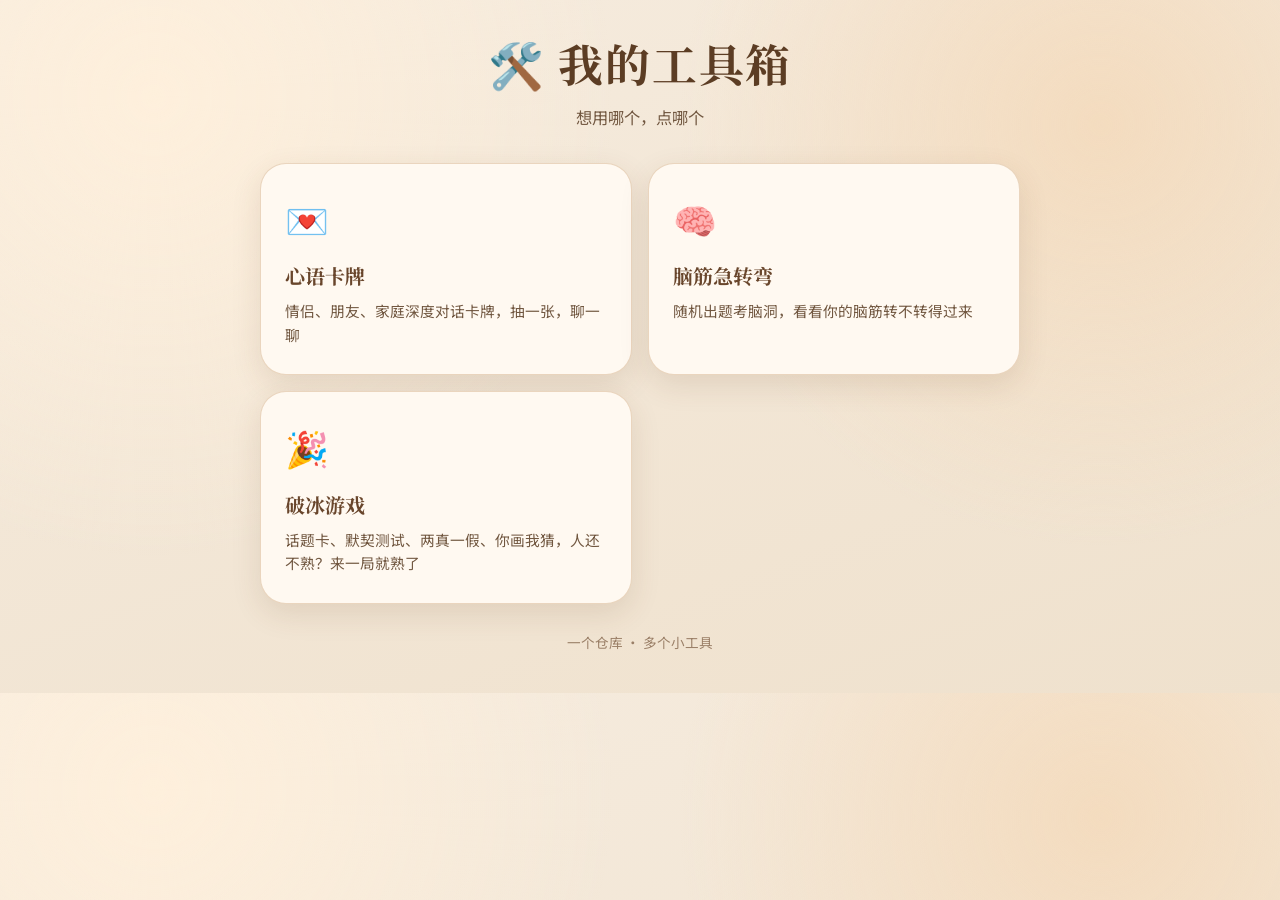
==== index.html @ e8f5bb6d "破冰游戏新增「你画我猜」模式：抽词遮住防偷看，分难度（物品/动作/成语）" ====
<!DOCTYPE html>
<html lang="zh-CN">
<head>
    <meta charset="UTF-8">
    <meta name="viewport" content="width=device-width, initial-scale=1.0">
    <meta name="theme-color" content="#c27a3a">
    <title>我的工具箱</title>
    <link rel="preconnect" href="https://fonts.googleapis.com">
    <link rel="preconnect" href="https://fonts.gstatic.com" crossorigin>
    <link href="https://fonts.googleapis.com/css2?family=Noto+Sans+SC:wght@400;500;600;700&family=Noto+Serif+SC:wght@500;600;700&display=swap" rel="stylesheet">
    <style>
        :root {
            --bg-main: #f6ecdf;
            --bg-secondary: #efe1cd;
            --paper: #fff9f1;
            --text-primary: #3d2c1f;
            --text-secondary: #715740;
            --text-muted: #9a7f67;
            --accent: #c27a3a;
            --accent-strong: #a86428;
            --line: #e4ccb0;
            --shadow-soft: 0 10px 30px rgba(95, 60, 25, 0.12);
            --radius-xl: 26px;
            --radius-lg: 18px;
        }
        :root[data-theme='dark'] {
            --bg-main: #1f1b17;
            --bg-secondary: #2b241e;
            --paper: #2f2821;
            --text-primary: #f5e9d9;
            --text-secondary: #e3ccb2;
            --text-muted: #c1a88d;
            --accent: #d69a5c;
            --accent-strong: #ba7e40;
            --line: #5a4a3a;
            --shadow-soft: 0 12px 30px rgba(0, 0, 0, 0.3);
        }

        * { margin: 0; padding: 0; box-sizing: border-box; }

        body {
            font-family: 'Noto Sans SC', 'Microsoft YaHei', sans-serif;
            color: var(--text-primary);
            background:
                radial-gradient(circle at 12% 14%, rgba(255, 240, 220, 0.9) 0%, rgba(255, 240, 220, 0) 36%),
                radial-gradient(circle at 86% 18%, rgba(244, 216, 183, 0.75) 0%, rgba(244, 216, 183, 0) 34%),
                linear-gradient(160deg, var(--bg-main) 0%, var(--bg-secondary) 100%);
            display: flex;
            justify-content: center;
            padding: 28px 18px calc(40px + env(safe-area-inset-bottom));
            line-height: 1.55;
            -webkit-tap-highlight-color: transparent;
            transition: background 0.26s ease, color 0.2s ease;
        }

        .container { width: 100%; max-width: 760px; }

        header { text-align: center; margin-bottom: 32px; animation: rise-in 0.5s ease-out both; }

        header h1 {
            font-family: 'Noto Serif SC', 'Songti SC', serif;
            font-size: clamp(2rem, 4.3vw, 2.8rem);
            letter-spacing: 0.04em;
            color: #5c3d24;
            margin-bottom: 8px;
        }

        header p { color: var(--text-secondary); font-size: 1.02rem; }

        .tool-grid { display: grid; grid-template-columns: 1fr 1fr; gap: 16px; }

        .tool-card {
            display: block;
            background: var(--paper);
            border: 1px solid rgba(228, 204, 176, 0.78);
            box-shadow: var(--shadow-soft);
            border-radius: var(--radius-xl);
            padding: 28px 24px;
            text-decoration: none;
            color: inherit;
            transition: transform 0.2s cubic-bezier(0.2, 0.8, 0.2, 1), box-shadow 0.2s ease, border-color 0.2s ease;
            animation: rise-in 0.6s ease-out both;
        }
        .tool-card:nth-child(2) { animation-delay: 0.1s; }
        .tool-card:hover {
            transform: translateY(-3px);
            box-shadow: 0 16px 34px rgba(95, 60, 25, 0.16);
            border-color: var(--accent-soft, #e7c6a2);
        }
        .tool-card:focus-visible { outline: 2px solid #b96a2b; outline-offset: 2px; }

        .tool-card .icon { font-size: 2.2rem; margin-bottom: 14px; }
        .tool-card h2 {
            font-family: 'Noto Serif SC', 'Songti SC', serif;
            color: #69462c;
            font-size: 1.25rem;
            margin-bottom: 8px;
        }
        .tool-card p { font-size: 0.92rem; color: var(--text-secondary); line-height: 1.6; }

        .footer-note {
            text-align: center;
            color: var(--text-muted);
            font-size: 0.85rem;
            margin-top: 28px;
            animation: rise-in 0.7s ease-out both;
        }

        @keyframes rise-in {
            from { opacity: 0; transform: translateY(14px); }
            to { opacity: 1; transform: translateY(0); }
        }

        @media (max-width: 600px) {
            body { padding: 16px 12px calc(26px + env(safe-area-inset-bottom)); }
            header { margin-bottom: 24px; }
            .tool-grid { grid-template-columns: 1fr; }
            .tool-card { padding: 24px 20px; }
        }

        @media (prefers-reduced-motion: reduce) {
            *, *::before, *::after { animation: none !important; transition: none !important; }
        }

        :root[data-theme='dark'] header h1 { color: #f7e8d5; }
        :root[data-theme='dark'] .tool-card h2 { color: #ecd2b5; }
    </style>
</head>
<body>
    <div class="container">
        <header>
            <h1>🛠️ 我的工具箱</h1>
            <p>想用哪个，点哪个</p>
        </header>
        <div class="tool-grid">
            <a class="tool-card" href="./heart-talk/">
                <div class="icon">💌</div>
                <h2>心语卡牌</h2>
                <p>情侣、朋友、家庭深度对话卡牌，抽一张，聊一聊</p>
            </a>
            <a class="tool-card" href="./brain-teaser/">
                <div class="icon">🧠</div>
                <h2>脑筋急转弯</h2>
                <p>随机出题考脑洞，看看你的脑筋转不转得过来</p>
            </a>
            <a class="tool-card" href="./icebreaker/">
                <div class="icon">🎉</div>
                <h2>破冰游戏</h2>
                <p>话题卡、默契测试、两真一假、你画我猜，人还不熟？来一局就熟了</p>
            </a>
        </div>
        <div class="footer-note">一个仓库 · 多个小工具</div>
    </div>
    <script>
        // 夜间护眼模式（与各工具一致）
        (function () {
            const saved = (function () { try { return localStorage.getItem('brain-teaser-theme') || localStorage.getItem('theme'); } catch (e) { return null; } })();
            const prefersDark = window.matchMedia && window.matchMedia('(prefers-color-scheme: dark)').matches;
            document.documentElement.setAttribute('data-theme', saved || (prefersDark ? 'dark' : 'light'));
        })();
    </script>
</body>
</html>
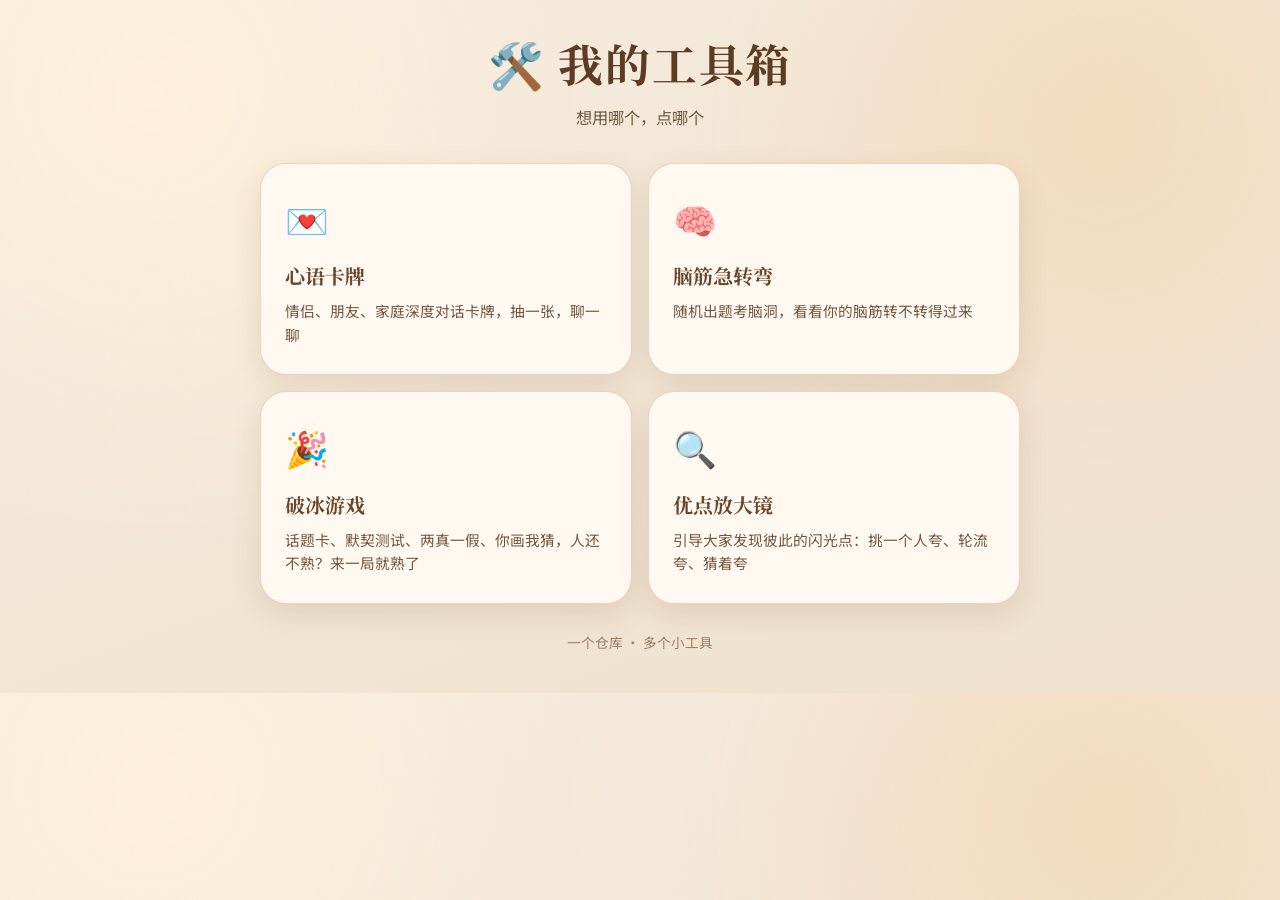
==== commit bcd57502: "新增优点放大镜工具：群体夸夸引导提示（挑一个人夸/轮流夸/猜着夸）" ====
--- a/index.html
+++ b/index.html
@@ -148,6 +148,11 @@
                 <h2>破冰游戏</h2>
                 <p>话题卡、默契测试、两真一假、你画我猜，人还不熟？来一局就熟了</p>
             </a>
+            <a class="tool-card" href="./praise/">
+                <div class="icon">🔍</div>
+                <h2>优点放大镜</h2>
+                <p>引导大家发现彼此的闪光点：挑一个人夸、轮流夸、猜着夸</p>
+            </a>
         </div>
         <div class="footer-note">一个仓库 · 多个小工具</div>
     </div>
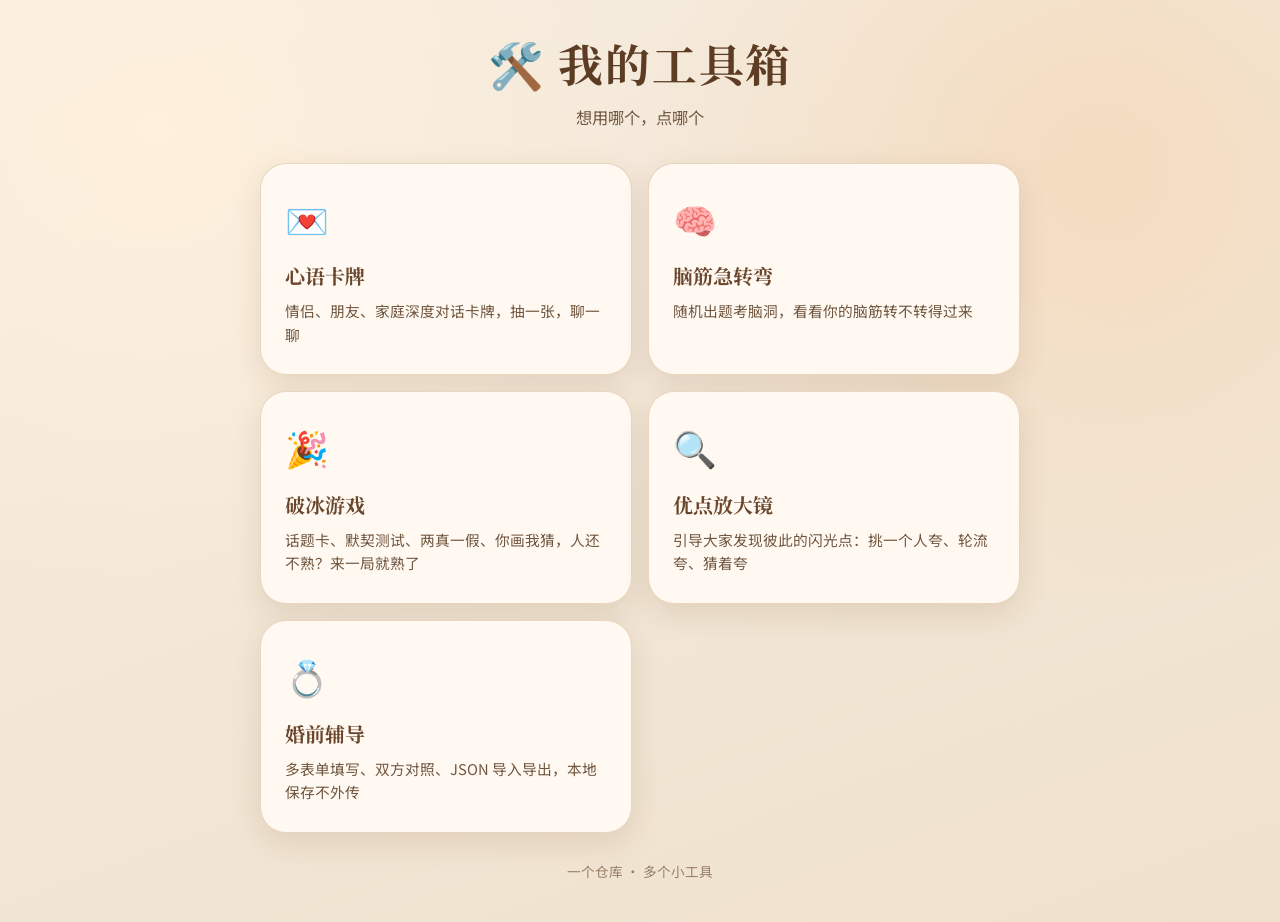
==== commit e4b28734: "并入婚前辅导工具（premarital/）：摊平布局、脚本路径适配、统一暖色风格+夜间模式、聚合首页加卡片" ====
--- a/index.html
+++ b/index.html
@@ -153,6 +153,11 @@
                 <h2>优点放大镜</h2>
                 <p>引导大家发现彼此的闪光点：挑一个人夸、轮流夸、猜着夸</p>
             </a>
+            <a class="tool-card" href="./premarital/">
+                <div class="icon">💍</div>
+                <h2>婚前辅导</h2>
+                <p>多表单填写、双方对照、JSON 导入导出，本地保存不外传</p>
+            </a>
         </div>
         <div class="footer-note">一个仓库 · 多个小工具</div>
     </div>
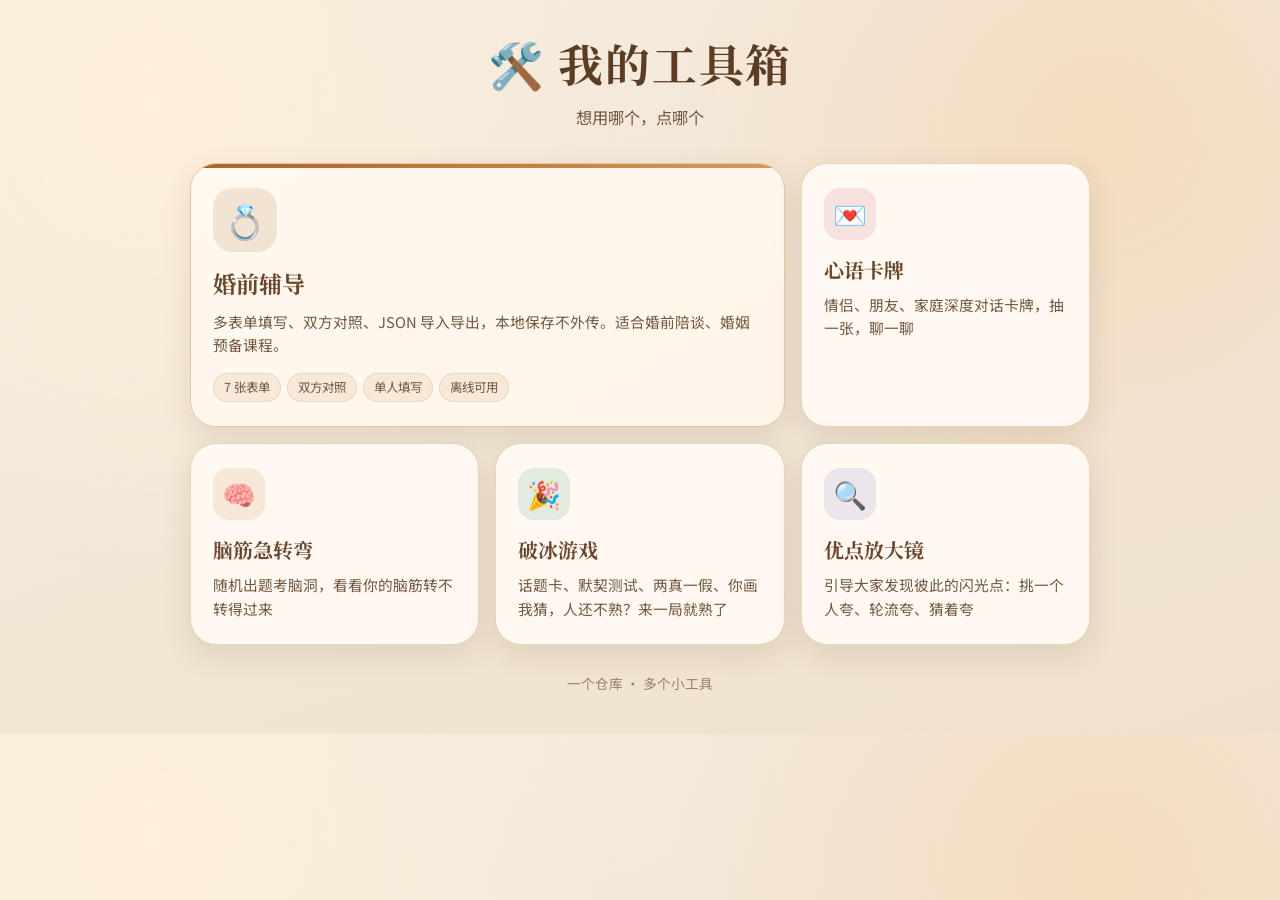
==== commit b5c902bd: "feat: 工具箱首页改 Bento 布局，premarital 补回工具箱入口 根 index.html（工具卡展示）： - 5 张等高卡改 Bento 混合网格：≥861px 三列，婚前辅导跨 2" ====
--- a/index.html
+++ b/index.html
@@ -8,35 +8,8 @@
     <link rel="preconnect" href="https://fonts.googleapis.com">
     <link rel="preconnect" href="https://fonts.gstatic.com" crossorigin>
     <link href="https://fonts.googleapis.com/css2?family=Noto+Sans+SC:wght@400;500;600;700&family=Noto+Serif+SC:wght@500;600;700&display=swap" rel="stylesheet">
+    <link rel="stylesheet" href="./shared/theme.css">
     <style>
-        :root {
-            --bg-main: #f6ecdf;
-            --bg-secondary: #efe1cd;
-            --paper: #fff9f1;
-            --text-primary: #3d2c1f;
-            --text-secondary: #715740;
-            --text-muted: #9a7f67;
-            --accent: #c27a3a;
-            --accent-strong: #a86428;
-            --line: #e4ccb0;
-            --shadow-soft: 0 10px 30px rgba(95, 60, 25, 0.12);
-            --radius-xl: 26px;
-            --radius-lg: 18px;
-        }
-        :root[data-theme='dark'] {
-            --bg-main: #1f1b17;
-            --bg-secondary: #2b241e;
-            --paper: #2f2821;
-            --text-primary: #f5e9d9;
-            --text-secondary: #e3ccb2;
-            --text-muted: #c1a88d;
-            --accent: #d69a5c;
-            --accent-strong: #ba7e40;
-            --line: #5a4a3a;
-            --shadow-soft: 0 12px 30px rgba(0, 0, 0, 0.3);
-        }
-
-        * { margin: 0; padding: 0; box-sizing: border-box; }
 
         body {
             font-family: 'Noto Sans SC', 'Microsoft YaHei', sans-serif;
@@ -53,7 +26,7 @@
             transition: background 0.26s ease, color 0.2s ease;
         }
 
-        .container { width: 100%; max-width: 760px; }
+        .container { width: 100%; max-width: 900px; }
 
         header { text-align: center; margin-bottom: 32px; animation: rise-in 0.5s ease-out both; }
 
@@ -67,21 +40,53 @@
 
         header p { color: var(--text-secondary); font-size: 1.02rem; }
 
-        .tool-grid { display: grid; grid-template-columns: 1fr 1fr; gap: 16px; }
+        /* ---- Bento 网格：混合尺寸格子，主工具占大格 ---- */
+        .tool-grid {
+            display: grid;
+            grid-template-columns: repeat(3, 1fr);
+            gap: 16px;
+        }
 
         .tool-card {
-            display: block;
+            display: flex;
+            flex-direction: column;
+            position: relative;
+            overflow: hidden;
             background: var(--paper);
             border: 1px solid rgba(228, 204, 176, 0.78);
             box-shadow: var(--shadow-soft);
             border-radius: var(--radius-xl);
-            padding: 28px 24px;
+            padding: 24px 22px;
+            min-height: 168px;
             text-decoration: none;
             color: inherit;
             transition: transform 0.2s cubic-bezier(0.2, 0.8, 0.2, 1), box-shadow 0.2s ease, border-color 0.2s ease;
             animation: rise-in 0.6s ease-out both;
         }
-        .tool-card:nth-child(2) { animation-delay: 0.1s; }
+
+        /* 主格：桌面横跨两列；窄屏整行铺满（用 1/-1 而非 span 2，
+           否则单列网格会被逼出第二根隐式列） */
+        .tool-card.span-2 {
+            grid-column: span 2;
+            min-height: 200px;
+            background: linear-gradient(150deg, var(--paper) 0%, var(--paper-strong) 100%);
+            border-color: var(--accent-soft, #e7c6a2);
+        }
+        /* 顶部一道细色条，给主格一点存在感 */
+        .tool-card.span-2::before {
+            content: '';
+            position: absolute;
+            inset: 0 0 auto 0;
+            height: 4px;
+            background: linear-gradient(90deg, #a86428 0%, #c27a3a 45%, #d69a5c 100%);
+        }
+
+        .tool-card:nth-child(1) { animation-delay: 0s; }
+        .tool-card:nth-child(2) { animation-delay: 0.08s; }
+        .tool-card:nth-child(3) { animation-delay: 0.16s; }
+        .tool-card:nth-child(4) { animation-delay: 0.24s; }
+        .tool-card:nth-child(5) { animation-delay: 0.32s; }
+
         .tool-card:hover {
             transform: translateY(-3px);
             box-shadow: 0 16px 34px rgba(95, 60, 25, 0.16);
@@ -89,14 +94,69 @@
         }
         .tool-card:focus-visible { outline: 2px solid #b96a2b; outline-offset: 2px; }
 
-        .tool-card .icon { font-size: 2.2rem; margin-bottom: 14px; }
+        /* 图标放在小块彩色底板里，每个工具一个色相 */
+        .tool-card .icon {
+            flex: none;
+            width: 52px;
+            height: 52px;
+            display: flex;
+            align-items: center;
+            justify-content: center;
+            font-size: 1.7rem;
+            line-height: 1;
+            border-radius: 16px;
+            background: var(--tile-bg, rgba(194, 122, 58, 0.13));
+            margin-bottom: 14px;
+        }
+        .tool-card.span-2 .icon {
+            width: 64px;
+            height: 64px;
+            font-size: 2.1rem;
+            border-radius: 20px;
+        }
+
         .tool-card h2 {
             font-family: 'Noto Serif SC', 'Songti SC', serif;
             color: #69462c;
             font-size: 1.25rem;
             margin-bottom: 8px;
         }
+        .tool-card.span-2 h2 { font-size: 1.45rem; }
+
         .tool-card p { font-size: 0.92rem; color: var(--text-secondary); line-height: 1.6; }
+
+        /* 主格底部的功能小标签 */
+        .tool-card .chips {
+            display: flex;
+            flex-wrap: wrap;
+            gap: 6px;
+            margin-top: auto;
+            padding-top: 16px;
+        }
+        .tool-card .chips span {
+            font-size: 0.78rem;
+            color: var(--text-secondary);
+            background: rgba(194, 122, 58, 0.11);
+            border: 1px solid rgba(194, 122, 58, 0.18);
+            padding: 4px 10px;
+            border-radius: 999px;
+        }
+        /* 主格的「点这里」提示，靠右下 */
+        .tool-card .enter {
+            position: absolute;
+            right: 24px;
+            bottom: 22px;
+            font-size: 1.1rem;
+            color: var(--accent);
+            opacity: 0;
+            transform: translateX(-6px);
+            transition: opacity 0.2s ease, transform 0.2s ease;
+        }
+        .tool-card:hover .enter,
+        .tool-card:focus-visible .enter {
+            opacity: 1;
+            transform: translateX(0);
+        }
 
         .footer-note {
             text-align: center;
@@ -111,19 +171,34 @@
             to { opacity: 1; transform: translateY(0); }
         }
 
+        /* 平板：主格占满一行，其余两两并排 */
+        @media (max-width: 860px) {
+            .tool-grid { grid-template-columns: repeat(2, 1fr); }
+            .tool-card.span-2 { grid-column: 1 / -1; }
+        }
+
+        /* 手机：单列，全部等宽 */
         @media (max-width: 600px) {
             body { padding: 16px 12px calc(26px + env(safe-area-inset-bottom)); }
             header { margin-bottom: 24px; }
             .tool-grid { grid-template-columns: 1fr; }
-            .tool-card { padding: 24px 20px; }
+            .tool-card.span-2 { grid-column: 1 / -1; }
+            .tool-card { padding: 22px 20px; min-height: 0; }
+            .tool-card.span-2 { min-height: 0; }
+            .tool-card.span-2 .icon { width: 52px; height: 52px; font-size: 1.7rem; border-radius: 16px; }
+            .tool-card.span-2 h2 { font-size: 1.25rem; }
+            .tool-card .enter { display: none; }
         }
 
         @media (prefers-reduced-motion: reduce) {
             *, *::before, *::after { animation: none !important; transition: none !important; }
         }
 
-        :root[data-theme='dark'] header h1 { color: #f7e8d5; }
         :root[data-theme='dark'] .tool-card h2 { color: #ecd2b5; }
+        :root[data-theme='dark'] .tool-card .chips span {
+            background: rgba(214, 154, 92, 0.14);
+            border-color: rgba(214, 154, 92, 0.24);
+        }
     </style>
 </head>
 <body>
@@ -133,30 +208,37 @@
             <p>想用哪个，点哪个</p>
         </header>
         <div class="tool-grid">
-            <a class="tool-card" href="./heart-talk/">
+            <a class="tool-card span-2" href="./premarital/" style="--tile-bg: rgba(168, 100, 40, 0.15)">
+                <div class="icon">💍</div>
+                <h2>婚前辅导</h2>
+                <p>多表单填写、双方对照、JSON 导入导出，本地保存不外传。适合婚前陪谈、婚姻预备课程。</p>
+                <div class="chips">
+                    <span>7 张表单</span>
+                    <span>双方对照</span>
+                    <span>单人填写</span>
+                    <span>离线可用</span>
+                </div>
+                <span class="enter" aria-hidden="true">→</span>
+            </a>
+            <a class="tool-card" href="./heart-talk/" style="--tile-bg: rgba(194, 85, 122, 0.14)">
                 <div class="icon">💌</div>
                 <h2>心语卡牌</h2>
                 <p>情侣、朋友、家庭深度对话卡牌，抽一张，聊一聊</p>
             </a>
-            <a class="tool-card" href="./brain-teaser/">
+            <a class="tool-card" href="./brain-teaser/" style="--tile-bg: rgba(194, 122, 58, 0.14)">
                 <div class="icon">🧠</div>
                 <h2>脑筋急转弯</h2>
                 <p>随机出题考脑洞，看看你的脑筋转不转得过来</p>
             </a>
-            <a class="tool-card" href="./icebreaker/">
+            <a class="tool-card" href="./icebreaker/" style="--tile-bg: rgba(58, 143, 138, 0.14)">
                 <div class="icon">🎉</div>
                 <h2>破冰游戏</h2>
                 <p>话题卡、默契测试、两真一假、你画我猜，人还不熟？来一局就熟了</p>
             </a>
-            <a class="tool-card" href="./praise/">
+            <a class="tool-card" href="./praise/" style="--tile-bg: rgba(122, 106, 194, 0.14)">
                 <div class="icon">🔍</div>
                 <h2>优点放大镜</h2>
                 <p>引导大家发现彼此的闪光点：挑一个人夸、轮流夸、猜着夸</p>
-            </a>
-            <a class="tool-card" href="./premarital/">
-                <div class="icon">💍</div>
-                <h2>婚前辅导</h2>
-                <p>多表单填写、双方对照、JSON 导入导出，本地保存不外传</p>
             </a>
         </div>
         <div class="footer-note">一个仓库 · 多个小工具</div>
--- a/shared/theme.css
+++ b/shared/theme.css
@@ -0,0 +1,75 @@
+/* ============================================================
+   共享主题：暖色调 + 夜间模式
+   所有工具页面统一引用：<link rel="stylesheet" href="../shared/theme.css">
+   （根聚合首页用 href="./shared/theme.css"）
+   ============================================================ */
+
+/* ---- 基础变量（全工具共用调色板） ---- */
+:root {
+    --bg-main: #f6ecdf;
+    --bg-secondary: #efe1cd;
+    --paper: #fff9f1;
+    --paper-strong: #fff5e8;
+    --text-primary: #3d2c1f;
+    --text-secondary: #715740;
+    --text-muted: #9a7f67;
+    --accent: #c27a3a;
+    --accent-strong: #a86428;
+    --accent-soft: #e7c6a2;
+    --line: #e4ccb0;
+    --success: #357a4c;
+    --danger: #a54a2a;
+    --shadow-soft: 0 10px 30px rgba(95, 60, 25, 0.12);
+    --shadow-card: 0 16px 34px rgba(95, 60, 25, 0.16);
+    --radius-xl: 26px;
+    --radius-lg: 18px;
+    --radius-md: 12px;
+}
+
+/* ---- 夜间模式变量 ---- */
+:root[data-theme='dark'] {
+    --bg-main: #1f1b17;
+    --bg-secondary: #2b241e;
+    --paper: #2f2821;
+    --paper-strong: #3a3027;
+    --text-primary: #f5e9d9;
+    --text-secondary: #e3ccb2;
+    --text-muted: #c1a88d;
+    --accent: #d69a5c;
+    --accent-strong: #ba7e40;
+    --accent-soft: #8a6a45;
+    --line: #5a4a3a;
+    --success: #79b489;
+    --danger: #d37f63;
+    --shadow-soft: 0 12px 30px rgba(0, 0, 0, 0.3);
+}
+
+/* ---- 别名（premarital 短变量名 → 共享名） ---- */
+:root {
+    --bg: var(--bg-main);
+    --bg2: var(--bg-secondary);
+    --card: var(--paper);
+    --card2: var(--paper-strong);
+    --text: var(--text-primary);
+    --muted: var(--text-secondary);
+}
+
+/* ---- 全局 reset ---- */
+* { margin: 0; padding: 0; box-sizing: border-box; -webkit-tap-highlight-color: transparent; }
+
+/* ---- 基础排版 ---- */
+body {
+    font-family: 'Noto Sans SC', 'Microsoft YaHei', sans-serif;
+    color: var(--text-primary);
+    line-height: 1.55;
+    transition: background 0.26s ease, color 0.2s ease;
+}
+
+/* ---- 共享组件：夜间模式适配 ---- */
+:root[data-theme='dark'] header h1 { color: #f7e8d5; }
+:root[data-theme='dark'] .btn-secondary {
+    background: var(--paper-strong);
+    color: #ecd2b5;
+    border-color: #6a523b;
+    box-shadow: 0 8px 16px rgba(0, 0, 0, 0.25);
+}
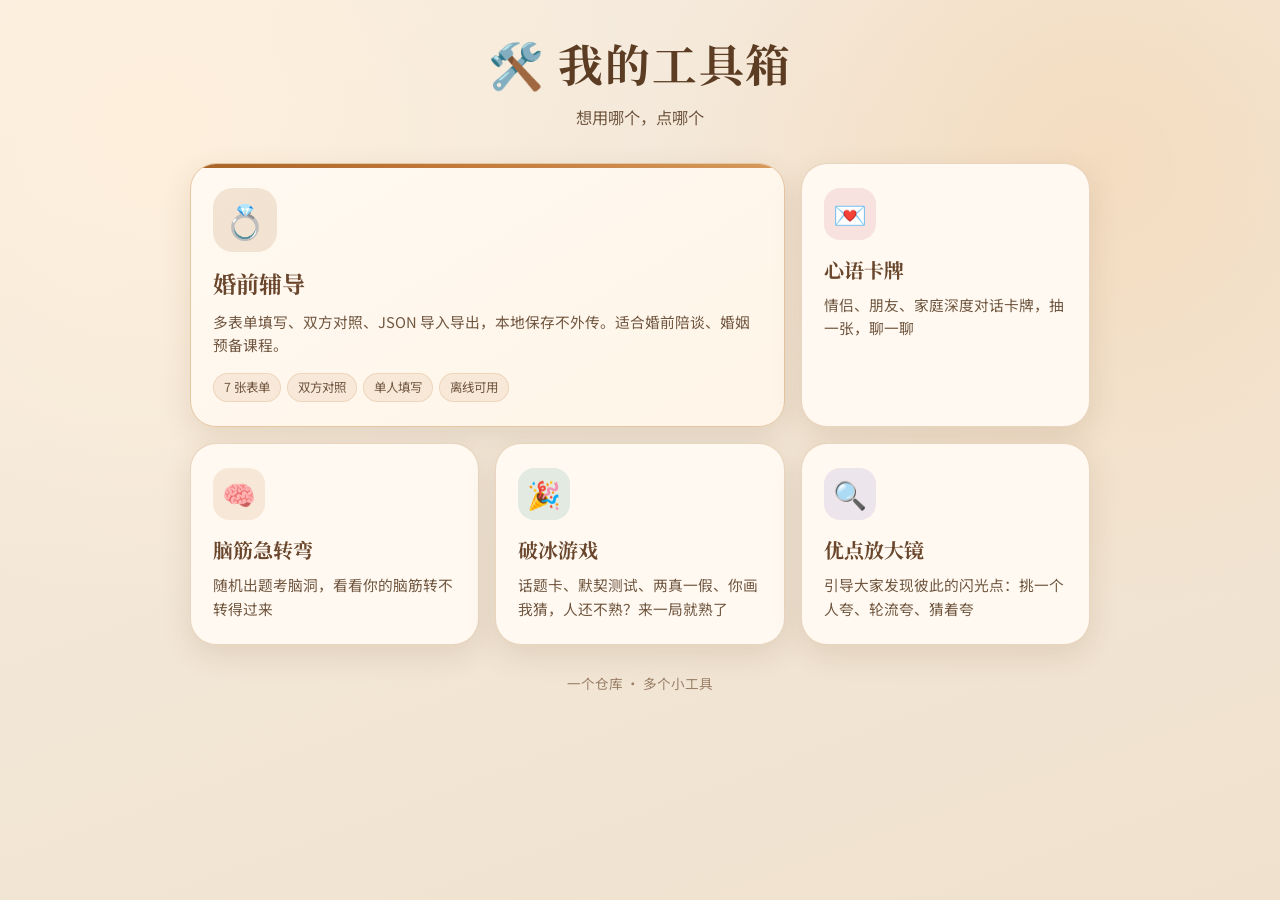
==== commit 433a8345: "fix: 工具箱首页宽屏下出现横向接缝 背景渐变画在 body 上，而 body 无 min-height，高度只等于内容高。 Bento 让宽屏内容变矮（1280px 下 734px < 视口 90" ====
--- a/index.html
+++ b/index.html
@@ -18,6 +18,10 @@
                 radial-gradient(circle at 12% 14%, rgba(255, 240, 220, 0.9) 0%, rgba(255, 240, 220, 0) 36%),
                 radial-gradient(circle at 86% 18%, rgba(244, 216, 183, 0.75) 0%, rgba(244, 216, 183, 0) 34%),
                 linear-gradient(160deg, var(--bg-main) 0%, var(--bg-secondary) 100%);
+            /* 背景画在 body 上，内容比视口矮时下方会露白出现接缝，
+               撑满视口高度让渐变覆盖整屏 */
+            min-height: 100vh;
+            min-height: 100dvh;
             display: flex;
             justify-content: center;
             padding: 28px 18px calc(40px + env(safe-area-inset-bottom));
@@ -27,7 +31,6 @@
         }
 
         .container { width: 100%; max-width: 900px; }
-
         header { text-align: center; margin-bottom: 32px; animation: rise-in 0.5s ease-out both; }
 
         header h1 {
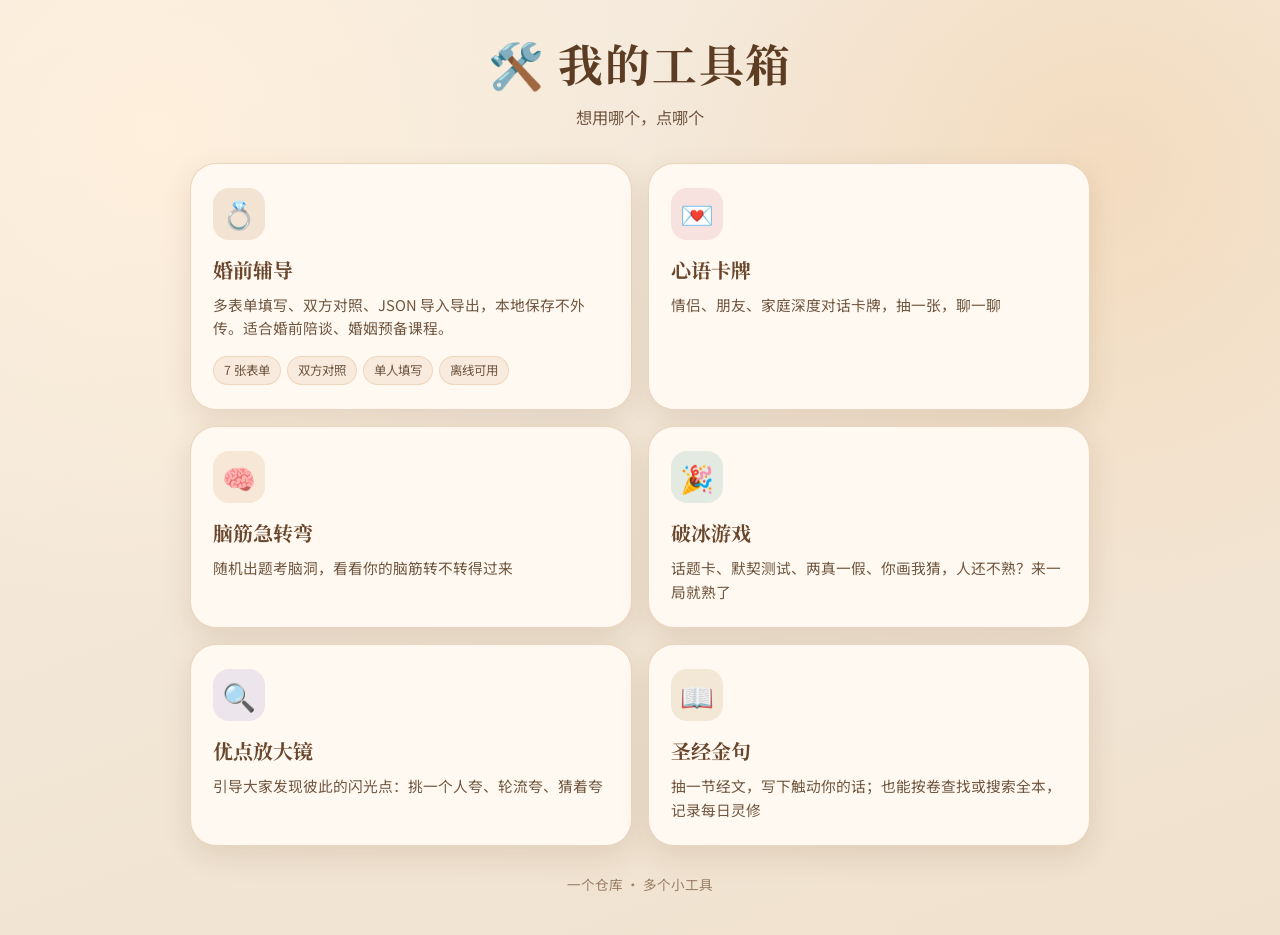
==== commit 12c963a2: "feat: 圣经金句并入工具箱，首页 6 卡改 2×3 把独立的 bible-verse-cards 应用搬进本仓库的 bible/，与心语卡牌、婚前辅导 等并列，从工具箱首页一处进入。  - bib" ====
--- a/index.html
+++ b/index.html
@@ -43,10 +43,10 @@
 
         header p { color: var(--text-secondary); font-size: 1.02rem; }
 
-        /* ---- Bento 网格：混合尺寸格子，主工具占大格 ---- */
+        /* ---- 工具网格：6 个工具，桌面 2 列 × 3 行 ---- */
         .tool-grid {
             display: grid;
-            grid-template-columns: repeat(3, 1fr);
+            grid-template-columns: repeat(2, 1fr);
             gap: 16px;
         }
 
@@ -67,28 +67,12 @@
             animation: rise-in 0.6s ease-out both;
         }
 
-        /* 主格：桌面横跨两列；窄屏整行铺满（用 1/-1 而非 span 2，
-           否则单列网格会被逼出第二根隐式列） */
-        .tool-card.span-2 {
-            grid-column: span 2;
-            min-height: 200px;
-            background: linear-gradient(150deg, var(--paper) 0%, var(--paper-strong) 100%);
-            border-color: var(--accent-soft, #e7c6a2);
-        }
-        /* 顶部一道细色条，给主格一点存在感 */
-        .tool-card.span-2::before {
-            content: '';
-            position: absolute;
-            inset: 0 0 auto 0;
-            height: 4px;
-            background: linear-gradient(90deg, #a86428 0%, #c27a3a 45%, #d69a5c 100%);
-        }
-
         .tool-card:nth-child(1) { animation-delay: 0s; }
         .tool-card:nth-child(2) { animation-delay: 0.08s; }
         .tool-card:nth-child(3) { animation-delay: 0.16s; }
         .tool-card:nth-child(4) { animation-delay: 0.24s; }
         .tool-card:nth-child(5) { animation-delay: 0.32s; }
+        .tool-card:nth-child(6) { animation-delay: 0.4s; }
 
         .tool-card:hover {
             transform: translateY(-3px);
@@ -111,12 +95,6 @@
             background: var(--tile-bg, rgba(194, 122, 58, 0.13));
             margin-bottom: 14px;
         }
-        .tool-card.span-2 .icon {
-            width: 64px;
-            height: 64px;
-            font-size: 2.1rem;
-            border-radius: 20px;
-        }
 
         .tool-card h2 {
             font-family: 'Noto Serif SC', 'Songti SC', serif;
@@ -124,7 +102,6 @@
             font-size: 1.25rem;
             margin-bottom: 8px;
         }
-        .tool-card.span-2 h2 { font-size: 1.45rem; }
 
         .tool-card p { font-size: 0.92rem; color: var(--text-secondary); line-height: 1.6; }
 
@@ -174,10 +151,10 @@
             to { opacity: 1; transform: translateY(0); }
         }
 
-        /* 平板：主格占满一行，其余两两并排 */
+        /* 平板：保持两列，格子更紧凑 */
         @media (max-width: 860px) {
-            .tool-grid { grid-template-columns: repeat(2, 1fr); }
-            .tool-card.span-2 { grid-column: 1 / -1; }
+            .tool-grid { gap: 14px; }
+            .tool-card { padding: 22px 20px; }
         }
 
         /* 手机：单列，全部等宽 */
@@ -185,11 +162,7 @@
             body { padding: 16px 12px calc(26px + env(safe-area-inset-bottom)); }
             header { margin-bottom: 24px; }
             .tool-grid { grid-template-columns: 1fr; }
-            .tool-card.span-2 { grid-column: 1 / -1; }
             .tool-card { padding: 22px 20px; min-height: 0; }
-            .tool-card.span-2 { min-height: 0; }
-            .tool-card.span-2 .icon { width: 52px; height: 52px; font-size: 1.7rem; border-radius: 16px; }
-            .tool-card.span-2 h2 { font-size: 1.25rem; }
             .tool-card .enter { display: none; }
         }
 
@@ -211,7 +184,7 @@
             <p>想用哪个，点哪个</p>
         </header>
         <div class="tool-grid">
-            <a class="tool-card span-2" href="./premarital/" style="--tile-bg: rgba(168, 100, 40, 0.15)">
+            <a class="tool-card" href="./premarital/" style="--tile-bg: rgba(168, 100, 40, 0.15)">
                 <div class="icon">💍</div>
                 <h2>婚前辅导</h2>
                 <p>多表单填写、双方对照、JSON 导入导出，本地保存不外传。适合婚前陪谈、婚姻预备课程。</p>
@@ -242,6 +215,11 @@
                 <div class="icon">🔍</div>
                 <h2>优点放大镜</h2>
                 <p>引导大家发现彼此的闪光点：挑一个人夸、轮流夸、猜着夸</p>
+            </a>
+            <a class="tool-card" href="./bible/" style="--tile-bg: rgba(176, 132, 62, 0.15)">
+                <div class="icon">📖</div>
+                <h2>圣经金句</h2>
+                <p>抽一节经文，写下触动你的话；也能按卷查找或搜索全本，记录每日灵修</p>
             </a>
         </div>
         <div class="footer-note">一个仓库 · 多个小工具</div>
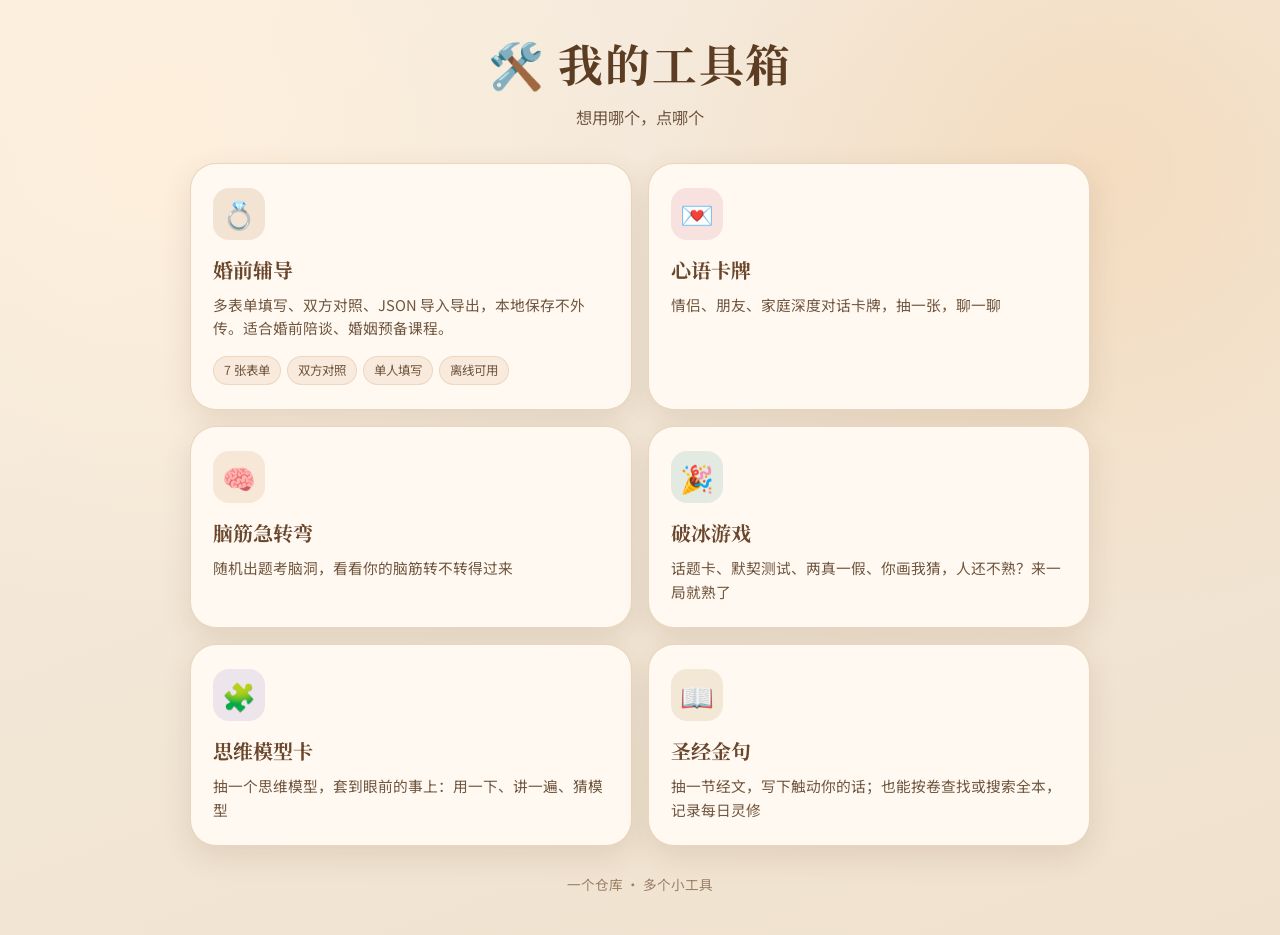
==== commit 97441ada: "feat: 优点放大镜改造为思维模型卡（praise/ → mental-models/） - 25 个思维模型，来自 16 本书，每个模型带三种用法：用一下 / 讲一遍 / 猜模型 - 卡片显示模型" ====
--- a/index.html
+++ b/index.html
@@ -211,10 +211,10 @@
                 <h2>破冰游戏</h2>
                 <p>话题卡、默契测试、两真一假、你画我猜，人还不熟？来一局就熟了</p>
             </a>
-            <a class="tool-card" href="./praise/" style="--tile-bg: rgba(122, 106, 194, 0.14)">
-                <div class="icon">🔍</div>
-                <h2>优点放大镜</h2>
-                <p>引导大家发现彼此的闪光点：挑一个人夸、轮流夸、猜着夸</p>
+            <a class="tool-card" href="./mental-models/" style="--tile-bg: rgba(122, 106, 194, 0.14)">
+                <div class="icon">🧩</div>
+                <h2>思维模型卡</h2>
+                <p>抽一个思维模型，套到眼前的事上：用一下、讲一遍、猜模型</p>
             </a>
             <a class="tool-card" href="./bible/" style="--tile-bg: rgba(176, 132, 62, 0.15)">
                 <div class="icon">📖</div>
